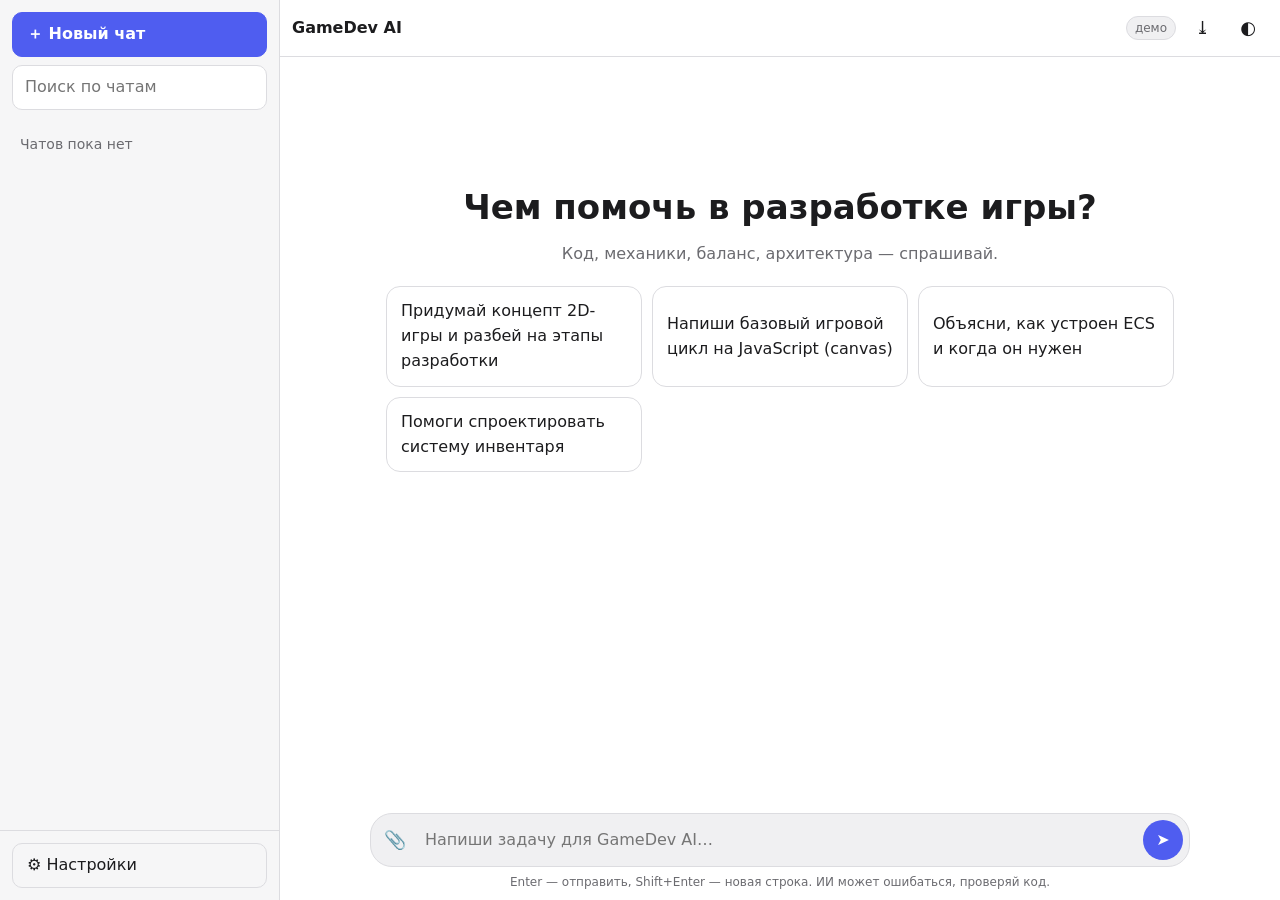
==== frontend/index.html @ 8c35930e "Add files via upload" ====
<!doctype html>
<html lang="ru">
<head>
  <meta charset="utf-8">
  <meta name="viewport" content="width=device-width, initial-scale=1, viewport-fit=cover">
  <meta name="theme-color" content="#212121">
  <title>GameDev AI</title>
  <link rel="stylesheet" href="style.css">
</head>
<body>
  <div class="app" id="app">
    <div class="backdrop" id="backdrop"></div>

    <aside class="sidebar" id="sidebar" aria-label="Чаты">
      <div class="side-top">
        <button class="btn primary wide" id="newChat" type="button">＋ Новый чат</button>
        <input class="search" id="search" type="search" placeholder="Поиск по чатам" aria-label="Поиск по чатам">
      </div>
      <nav class="chat-list" id="chatList"></nav>
      <div class="side-bottom">
        <button class="btn ghost wide" id="openSettings" type="button">⚙ Настройки</button>
      </div>
    </aside>

    <main class="main">
      <header class="topbar">
        <button class="icon-btn" id="menuBtn" type="button" aria-label="Меню">☰</button>
        <div class="title" id="chatTitle">GameDev AI</div>
        <span class="badge" id="modeBadge">демо</span>
        <button class="icon-btn" id="exportBtn" type="button" aria-label="Экспорт чата" title="Экспорт чата">⤓</button>
        <button class="icon-btn" id="themeBtn" type="button" aria-label="Сменить тему" title="Тема">◐</button>
      </header>

      <section class="messages" id="messages" aria-live="polite"></section>

      <button class="to-bottom hidden" id="toBottom" type="button" aria-label="Вниз">↓</button>

      <footer class="composer-wrap">
        <div class="chips" id="chips"></div>
        <form class="composer" id="composer" autocomplete="off">
          <label class="icon-btn" for="fileInput" title="Прикрепить файл" aria-label="Прикрепить файл">📎</label>
          <input type="file" id="fileInput" multiple hidden>
          <textarea id="input" rows="1" placeholder="Напиши задачу для GameDev AI…" aria-label="Сообщение"></textarea>
          <button class="send" id="sendBtn" type="submit" aria-label="Отправить">➤</button>
        </form>
        <div class="hint">Enter — отправить, Shift+Enter — новая строка. ИИ может ошибаться, проверяй код.</div>
      </footer>
    </main>
  </div>

  <dialog id="settings">
    <form method="dialog" class="settings-body" id="settingsForm">
      <h2>Настройки</h2>

      <label>Адрес бэкенда
        <input id="sBackend" type="url" placeholder="http://localhost:8000 (пусто = демо-режим)">
      </label>
      <label>Модель
        <input id="sModel" type="text" placeholder="default">
      </label>
      <label>Температура: <b id="sTempVal">0.7</b>
        <input id="sTemp" type="range" min="0" max="2" step="0.1">
      </label>
      <label>Системная инструкция (необязательно)
        <textarea id="sSystem" rows="4" placeholder="Переопределяет инструкцию с сервера"></textarea>
      </label>
      <label>Тема
        <select id="sTheme">
          <option value="auto">Как в системе</option>
          <option value="dark">Тёмная</option>
          <option value="light">Светлая</option>
        </select>
      </label>

      <div class="row">
        <button class="btn" type="button" id="testBackend">Проверить связь</button>
        <span id="testResult" class="muted"></span>
      </div>
      <div class="row">
        <button class="btn danger" type="button" id="clearAll">Удалить все чаты</button>
      </div>

      <div class="row end">
        <button class="btn" value="cancel">Отмена</button>
        <button class="btn primary" value="ok" id="saveSettings">Сохранить</button>
      </div>
    </form>
  </dialog>

  <script src="script.js"></script>
</body>
</html>
---- frontend/style.css ----
:root {
  --bg: #212121;
  --bg-side: #171717;
  --bg-elev: #2f2f2f;
  --bg-hover: #2a2a2a;
  --text: #ececec;
  --muted: #9a9a9a;
  --border: #3a3a3a;
  --accent: #7c8cff;
  --accent-text: #0b0d1a;
  --danger: #ff6b6b;
  --code-bg: #0f0f10;
  --radius: 14px;
  --side-w: 280px;
  color-scheme: dark;
}
:root[data-theme="light"] {
  --bg: #ffffff;
  --bg-side: #f6f6f7;
  --bg-elev: #f0f0f2;
  --bg-hover: #ebebee;
  --text: #1c1c1e;
  --muted: #6b6b70;
  --border: #dcdce0;
  --accent: #4f5df0;
  --accent-text: #ffffff;
  --danger: #d93a3a;
  --code-bg: #f4f4f6;
  color-scheme: light;
}
@media (prefers-color-scheme: light) {
  :root:not([data-theme="dark"]):not([data-theme="light"]) {
    --bg: #ffffff;
    --bg-side: #f6f6f7;
    --bg-elev: #f0f0f2;
    --bg-hover: #ebebee;
    --text: #1c1c1e;
    --muted: #6b6b70;
    --border: #dcdce0;
    --accent: #4f5df0;
    --accent-text: #ffffff;
    --danger: #d93a3a;
    --code-bg: #f4f4f6;
    color-scheme: light;
  }
}

* { box-sizing: border-box; }
html, body { height: 100%; margin: 0; }
body {
  background: var(--bg);
  color: var(--text);
  font: 16px/1.55 system-ui, -apple-system, "Segoe UI", Roboto, sans-serif;
  -webkit-text-size-adjust: 100%;
}
button, input, textarea, select { font: inherit; color: inherit; }
button { cursor: pointer; }
.hidden { display: none !important; }
.muted { color: var(--muted); font-size: 14px; }

.app { display: flex; height: 100dvh; overflow: hidden; }

/* Sidebar */
.sidebar {
  width: var(--side-w);
  background: var(--bg-side);
  border-right: 1px solid var(--border);
  display: flex; flex-direction: column;
  padding: env(safe-area-inset-top) 0 env(safe-area-inset-bottom);
  flex-shrink: 0;
  transition: transform .2s ease;
  z-index: 30;
}
.side-top { padding: 12px; display: grid; gap: 8px; }
.search {
  width: 100%; padding: 9px 12px; border-radius: 10px;
  border: 1px solid var(--border); background: var(--bg); outline: none;
}
.search:focus { border-color: var(--accent); }
.chat-list { flex: 1; overflow-y: auto; padding: 0 8px; }
.chat-item {
  display: flex; align-items: center; gap: 4px;
  padding: 9px 10px; border-radius: 10px; cursor: pointer;
  color: var(--text);
}
.chat-item:hover { background: var(--bg-hover); }
.chat-item.active { background: var(--bg-elev); }
.chat-item .name { flex: 1; overflow: hidden; text-overflow: ellipsis; white-space: nowrap; font-size: 14.5px; }
.chat-item .act {
  border: 0; background: transparent; color: var(--muted);
  width: 28px; height: 28px; border-radius: 8px; opacity: 0;
}
.chat-item:hover .act, .chat-item.active .act { opacity: 1; }
.chat-item .act:hover { background: var(--border); color: var(--text); }
.side-bottom { padding: 12px; border-top: 1px solid var(--border); }
.empty-list { color: var(--muted); font-size: 14px; padding: 12px; }

.backdrop { display: none; }

/* Main */
.main { flex: 1; min-width: 0; display: flex; flex-direction: column; position: relative; }
.topbar {
  display: flex; align-items: center; gap: 6px;
  padding: calc(8px + env(safe-area-inset-top)) 12px 8px;
  border-bottom: 1px solid var(--border);
}
.topbar .title { flex: 1; min-width: 0; font-weight: 600; overflow: hidden; text-overflow: ellipsis; white-space: nowrap; }
#menuBtn { display: none; }
.badge {
  font-size: 12px; padding: 2px 8px; border-radius: 999px;
  background: var(--bg-elev); color: var(--muted); border: 1px solid var(--border);
}
.badge.online { color: #4cc38a; border-color: #4cc38a55; }

.icon-btn {
  display: inline-grid; place-items: center;
  width: 40px; height: 40px; border-radius: 10px;
  border: 0; background: transparent; color: var(--text); font-size: 18px;
}
.icon-btn:hover { background: var(--bg-hover); }

.btn {
  padding: 9px 14px; border-radius: 10px; border: 1px solid var(--border);
  background: var(--bg-elev); color: var(--text);
}
.btn:hover { filter: brightness(1.1); }
.btn.primary { background: var(--accent); border-color: var(--accent); color: var(--accent-text); font-weight: 600; }
.btn.ghost { background: transparent; }
.btn.danger { color: var(--danger); border-color: var(--danger); background: transparent; }
.btn.wide { width: 100%; text-align: left; }

/* Messages */
.messages { flex: 1; overflow-y: auto; scroll-behavior: smooth; padding: 16px 0 8px; }
.msg { max-width: 820px; margin: 0 auto; padding: 10px 16px; display: flex; gap: 12px; }
.msg .avatar {
  width: 30px; height: 30px; border-radius: 50%; flex-shrink: 0;
  display: grid; place-items: center; font-size: 13px; font-weight: 700;
  background: var(--accent); color: var(--accent-text);
}
.msg.user .avatar { background: var(--bg-elev); color: var(--text); border: 1px solid var(--border); }
.msg .body { flex: 1; min-width: 0; overflow-wrap: anywhere; }
.msg.user .body { background: var(--bg-elev); padding: 10px 14px; border-radius: var(--radius); }
.msg .body p { margin: 0 0 .7em; }
.msg .body p:last-child { margin-bottom: 0; }
.msg .body h1, .msg .body h2, .msg .body h3 { margin: 1em 0 .4em; line-height: 1.25; }
.msg .body h1 { font-size: 1.35em; } .msg .body h2 { font-size: 1.2em; } .msg .body h3 { font-size: 1.05em; }
.msg .body ul, .msg .body ol { margin: .3em 0 .8em; padding-left: 1.4em; }
.msg .body a { color: var(--accent); }
.msg .body code {
  background: var(--bg-elev); padding: .1em .4em; border-radius: 6px;
  font: 0.9em ui-monospace, SFMono-Regular, Menlo, Consolas, monospace;
}
.code { margin: .6em 0; border: 1px solid var(--border); border-radius: 12px; overflow: hidden; background: var(--code-bg); }
.code-head { display: flex; justify-content: space-between; align-items: center; padding: 6px 12px; background: var(--bg-elev); font-size: 12.5px; color: var(--muted); }
.code-head .copy { border: 0; background: transparent; color: var(--muted); padding: 2px 6px; border-radius: 6px; }
.code-head .copy:hover { color: var(--text); background: var(--bg-hover); }
.code pre { margin: 0; padding: 12px; overflow-x: auto; }
.code pre code { background: none; padding: 0; font-size: 13.5px; line-height: 1.5; white-space: pre; }
.msg-tools { display: flex; gap: 4px; margin-top: 6px; }
.msg-tools button {
  border: 0; background: transparent; color: var(--muted);
  padding: 3px 8px; border-radius: 8px; font-size: 13px;
}
.msg-tools button:hover { background: var(--bg-hover); color: var(--text); }
.typing::after { content: "▍"; animation: blink 1s steps(1) infinite; margin-left: 2px; }
@keyframes blink { 50% { opacity: 0; } }
.error-text { color: var(--danger); }

.welcome { max-width: 820px; margin: 12vh auto 0; padding: 0 16px; text-align: center; }
.welcome h1 { font-size: clamp(24px, 5vw, 34px); margin: 0 0 8px; }
.welcome p { color: var(--muted); margin: 0 0 20px; }
.suggest { display: grid; grid-template-columns: repeat(auto-fit, minmax(220px, 1fr)); gap: 10px; text-align: left; }
.suggest button {
  padding: 12px 14px; border-radius: var(--radius); border: 1px solid var(--border);
  background: var(--bg); text-align: left;
}
.suggest button:hover { background: var(--bg-hover); }

.to-bottom {
  position: absolute; right: 20px; bottom: 130px; width: 38px; height: 38px; border-radius: 50%;
  border: 1px solid var(--border); background: var(--bg-elev); z-index: 5;
}

/* Composer */
.composer-wrap { padding: 8px 12px calc(8px + env(safe-area-inset-bottom)); }
.chips, .composer, .hint { max-width: 820px; margin-left: auto; margin-right: auto; }
.chips { display: flex; flex-wrap: wrap; gap: 6px; margin-bottom: 6px; }
.chip {
  display: inline-flex; align-items: center; gap: 6px;
  padding: 3px 4px 3px 10px; border-radius: 999px; font-size: 13px;
  background: var(--bg-elev); border: 1px solid var(--border);
}
.chip button { border: 0; background: transparent; color: var(--muted); border-radius: 50%; width: 22px; height: 22px; }
.composer {
  display: flex; align-items: flex-end; gap: 4px;
  background: var(--bg-elev); border: 1px solid var(--border);
  border-radius: 22px; padding: 6px 6px 6px 4px;
}
.composer:focus-within { border-color: var(--accent); }
.composer textarea {
  flex: 1; border: 0; outline: none; background: transparent; resize: none;
  max-height: 200px; padding: 9px 6px; line-height: 1.4;
}
.send {
  width: 40px; height: 40px; border-radius: 50%; border: 0;
  background: var(--accent); color: var(--accent-text); font-size: 16px; flex-shrink: 0;
}
.send:disabled { opacity: .4; cursor: default; }
.send.stop { background: var(--danger); }
.hint { text-align: center; font-size: 12px; color: var(--muted); margin-top: 6px; }

/* Settings */
dialog {
  border: 1px solid var(--border); border-radius: 18px; padding: 0;
  background: var(--bg); color: var(--text);
  width: min(520px, calc(100vw - 24px)); max-height: calc(100dvh - 24px);
}
dialog::backdrop { background: rgba(0, 0, 0, .55); }
.settings-body { padding: 20px; display: grid; gap: 14px; }
.settings-body h2 { margin: 0; font-size: 20px; }
.settings-body label { display: grid; gap: 6px; font-size: 14px; color: var(--muted); }
.settings-body input, .settings-body textarea, .settings-body select {
  padding: 9px 12px; border-radius: 10px; border: 1px solid var(--border);
  background: var(--bg-elev); color: var(--text); outline: none; width: 100%;
}
.settings-body input[type="range"] { padding: 0; }
.settings-body input:focus, .settings-body textarea:focus, .settings-body select:focus { border-color: var(--accent); }
.row { display: flex; align-items: center; gap: 10px; flex-wrap: wrap; }
.row.end { justify-content: flex-end; }

/* Mobile */
@media (max-width: 800px) {
  .sidebar { position: fixed; inset: 0 auto 0 0; transform: translateX(-100%); width: min(86vw, 320px); }
  .app.menu-open .sidebar { transform: none; }
  .app.menu-open .backdrop { display: block; position: fixed; inset: 0; background: rgba(0,0,0,.5); z-index: 20; }
  #menuBtn { display: inline-grid; }
  .msg { padding: 8px 12px; gap: 8px; }
  .msg .avatar { width: 26px; height: 26px; font-size: 12px; }
  .chat-item .act { opacity: 1; }
  .hint { display: none; }
  .composer textarea { font-size: 16px; }
}
@media (prefers-reduced-motion: reduce) {
  .messages { scroll-behavior: auto; }
  .sidebar { transition: none; }
}
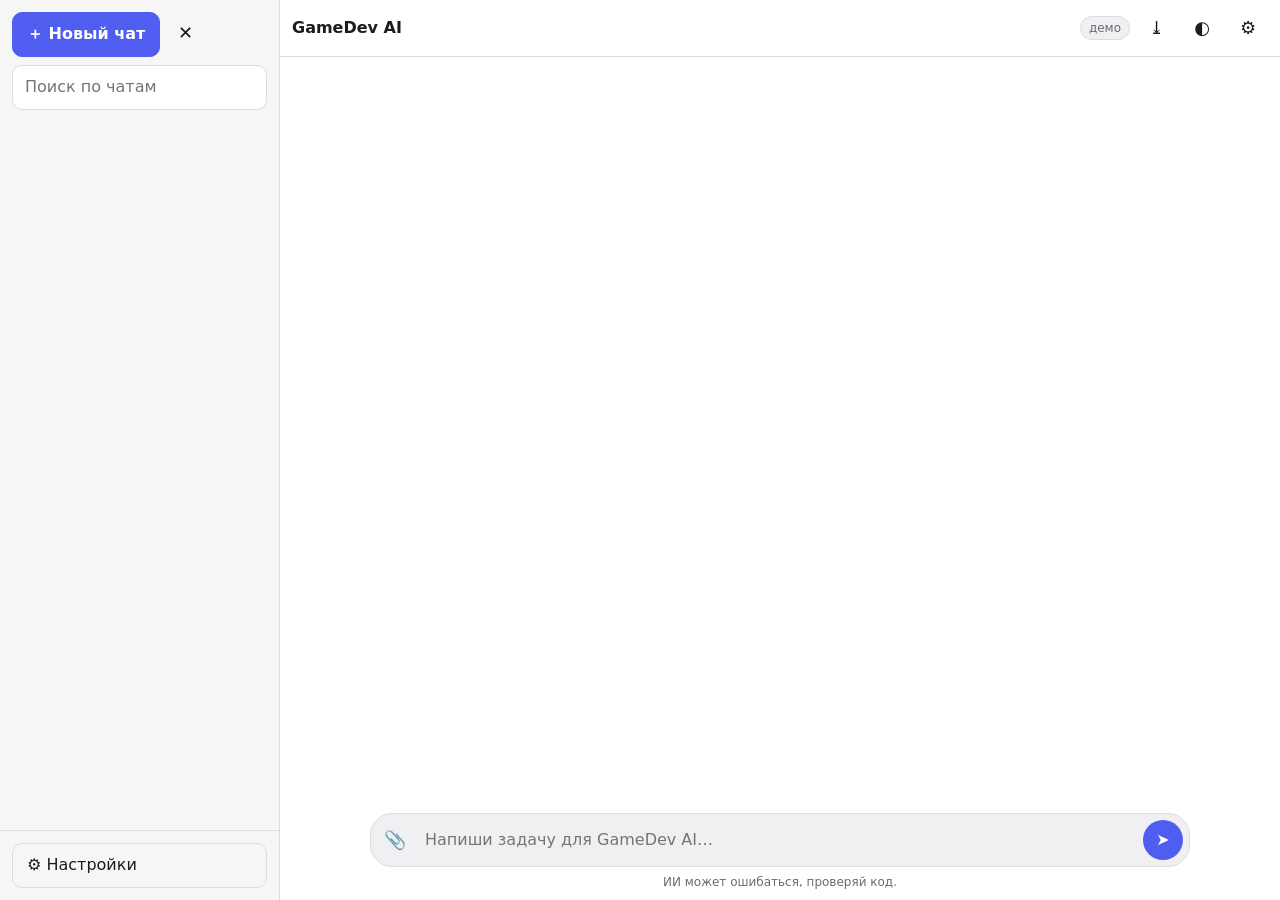
==== commit a50e3ceb: "Update index.html" ====
--- a/frontend/index.html
+++ b/frontend/index.html
@@ -13,7 +13,10 @@
 
     <aside class="sidebar" id="sidebar" aria-label="Чаты">
       <div class="side-top">
-        <button class="btn primary wide" id="newChat" type="button">＋ Новый чат</button>
+        <div class="side-head">
+          <button class="btn primary" id="newChat" type="button">＋ Новый чат</button>
+          <button class="icon-btn" id="closeSide" type="button" aria-label="Скрыть панель" title="Скрыть панель">✕</button>
+        </div>
         <input class="search" id="search" type="search" placeholder="Поиск по чатам" aria-label="Поиск по чатам">
       </div>
       <nav class="chat-list" id="chatList"></nav>
@@ -24,11 +27,12 @@
 
     <main class="main">
       <header class="topbar">
-        <button class="icon-btn" id="menuBtn" type="button" aria-label="Меню">☰</button>
+        <button class="icon-btn" id="menuBtn" type="button" aria-label="Панель чатов" title="Панель чатов">☰</button>
         <div class="title" id="chatTitle">GameDev AI</div>
         <span class="badge" id="modeBadge">демо</span>
         <button class="icon-btn" id="exportBtn" type="button" aria-label="Экспорт чата" title="Экспорт чата">⤓</button>
         <button class="icon-btn" id="themeBtn" type="button" aria-label="Сменить тему" title="Тема">◐</button>
+        <button class="icon-btn" id="topSettings" type="button" aria-label="Настройки" title="Настройки">⚙</button>
       </header>
 
       <section class="messages" id="messages" aria-live="polite"></section>
@@ -43,49 +47,64 @@
           <textarea id="input" rows="1" placeholder="Напиши задачу для GameDev AI…" aria-label="Сообщение"></textarea>
           <button class="send" id="sendBtn" type="submit" aria-label="Отправить">➤</button>
         </form>
-        <div class="hint">Enter — отправить, Shift+Enter — новая строка. ИИ может ошибаться, проверяй код.</div>
+        <div class="hint">ИИ может ошибаться, проверяй код.</div>
       </footer>
     </main>
   </div>
 
-  <dialog id="settings">
-    <form method="dialog" class="settings-body" id="settingsForm">
-      <h2>Настройки</h2>
+  <div class="modal hidden" id="settings" role="dialog" aria-modal="true" aria-labelledby="settingsTitle">
+    <div class="modal-card">
+      <div class="settings-body">
+        <h2 id="settingsTitle">Настройки</h2>
 
-      <label>Адрес бэкенда
-        <input id="sBackend" type="url" placeholder="http://localhost:8000 (пусто = демо-режим)">
-      </label>
-      <label>Модель
-        <input id="sModel" type="text" placeholder="default">
-      </label>
-      <label>Температура: <b id="sTempVal">0.7</b>
-        <input id="sTemp" type="range" min="0" max="2" step="0.1">
-      </label>
-      <label>Системная инструкция (необязательно)
-        <textarea id="sSystem" rows="4" placeholder="Переопределяет инструкцию с сервера"></textarea>
-      </label>
-      <label>Тема
-        <select id="sTheme">
-          <option value="auto">Как в системе</option>
-          <option value="dark">Тёмная</option>
-          <option value="light">Светлая</option>
-        </select>
-      </label>
+        <label>Адрес бэкенда
+          <input id="sBackend" type="url" placeholder="https://… (пусто = демо-режим)">
+        </label>
+        <label>Модель
+          <input id="sModel" type="text" placeholder="default">
+        </label>
+        <label>Температура: <b id="sTempVal">0.7</b>
+          <input id="sTemp" type="range" min="0" max="2" step="0.1">
+        </label>
+        <label>Системная инструкция (необязательно)
+          <textarea id="sSystem" rows="4" placeholder="Переопределяет инструкцию с сервера"></textarea>
+        </label>
+        <label>Тема
+          <select id="sTheme">
+            <option value="auto">Как в системе</option>
+            <option value="dark">Тёмная</option>
+            <option value="light">Светлая</option>
+          </select>
+        </label>
+        <label>Размер текста
+          <select id="sFont">
+            <option value="small">Мелкий</option>
+            <option value="normal">Обычный</option>
+            <option value="large">Крупный</option>
+          </select>
+        </label>
+        <label class="check">
+          <input id="sEnter" type="checkbox">
+          <span>Enter отправляет сообщение (Shift+Enter — новая строка)</span>
+        </label>
 
-      <div class="row">
-        <button class="btn" type="button" id="testBackend">Проверить связь</button>
-        <span id="testResult" class="muted"></span>
+        <div class="row">
+          <button class="btn" type="button" id="testBackend">Проверить связь</button>
+          <span id="testResult" class="muted"></span>
+        </div>
+        <div class="row">
+          <button class="btn danger" type="button" id="clearAll">Удалить все чаты</button>
+        </div>
+
+        <div class="row end">
+          <button class="btn" type="button" id="cancelSettings">Отмена</button>
+          <button class="btn primary" type="button" id="saveSettings">Сохранить</button>
+        </div>
       </div>
-      <div class="row">
-        <button class="btn danger" type="button" id="clearAll">Удалить все чаты</button>
-      </div>
+    </div>
+  </div>
 
-      <div class="row end">
-        <button class="btn" value="cancel">Отмена</button>
-        <button class="btn primary" value="ok" id="saveSettings">Сохранить</button>
-      </div>
-    </form>
-  </dialog>
+  <div class="toast hidden" id="toast" role="status"></div>
 
   <script src="script.js"></script>
 </body>
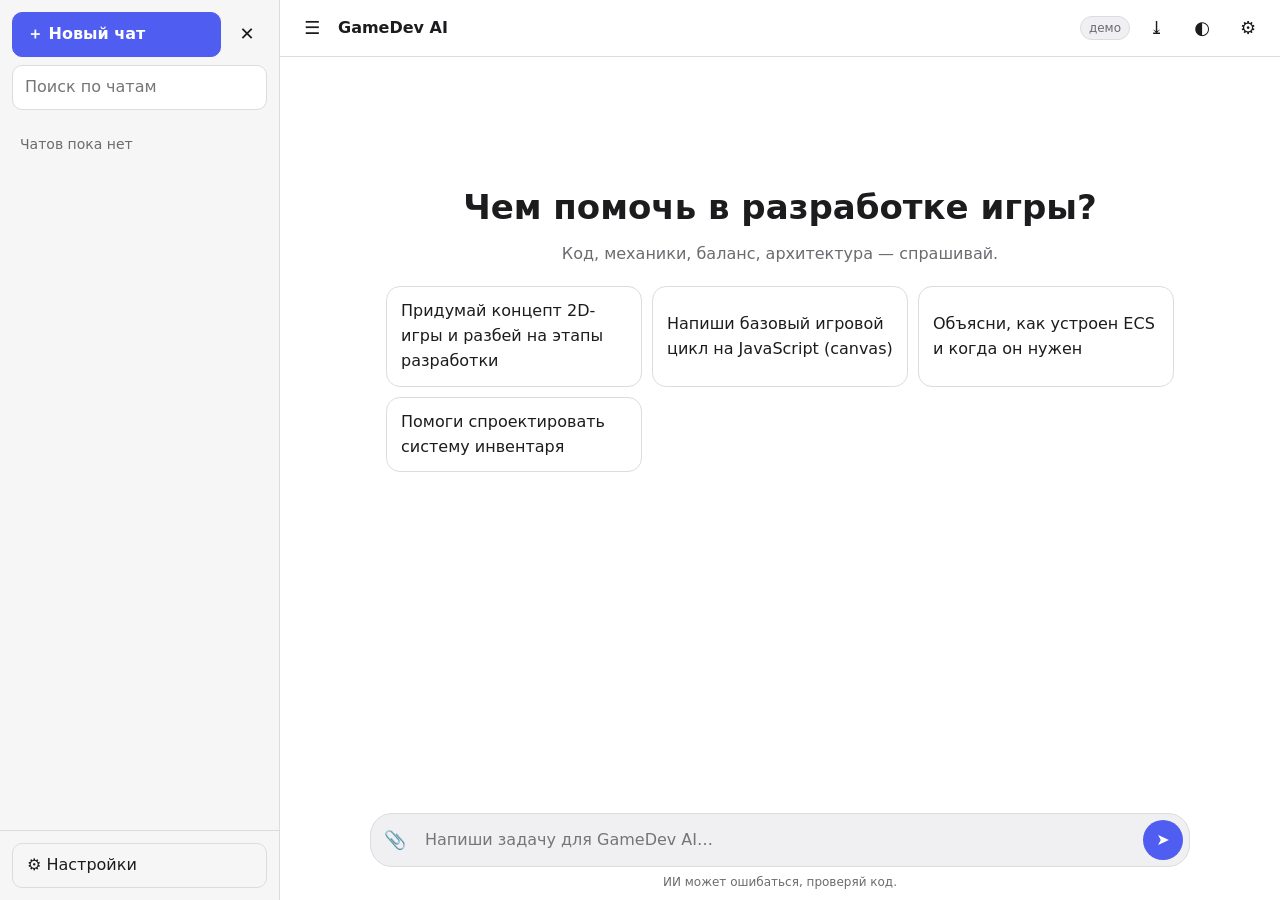
==== commit 79d4827a: "Update index.html" ====
--- a/frontend/index.html
+++ b/frontend/index.html
@@ -57,13 +57,28 @@
       <div class="settings-body">
         <h2 id="settingsTitle">Настройки</h2>
 
-        <label>Адрес бэкенда
-          <input id="sBackend" type="url" placeholder="https://… (пусто = демо-режим)">
+        <label>Откуда брать ответы ИИ
+          <select id="sProvider">
+            <option value="demo">Демо (без ИИ)</option>
+            <option value="anthropic">Anthropic (Claude) — нужен API-ключ</option>
+            <option value="openai">OpenAI-совместимый (OpenAI, OpenRouter, Groq…)</option>
+            <option value="backend">Свой сервер (backend)</option>
+          </select>
         </label>
-        <label>Модель
-          <input id="sModel" type="text" placeholder="default">
+        <label data-for="anthropic openai">API-ключ
+          <input id="sKey" type="password" autocomplete="off" autocapitalize="off" spellcheck="false" placeholder="вставь ключ">
+          <span class="muted">Ключ хранится только в этом браузере и уходит только выбранному сервису.</span>
         </label>
-        <label>Температура: <b id="sTempVal">0.7</b>
+        <label data-for="openai">Адрес API
+          <input id="sBase" type="url" autocapitalize="off" placeholder="https://api.openai.com/v1">
+        </label>
+        <label data-for="backend">Адрес своего сервера
+          <input id="sBackend" type="url" autocapitalize="off" placeholder="https://…">
+        </label>
+        <label data-for="anthropic openai backend">Модель
+          <input id="sModel" type="text" autocapitalize="off" spellcheck="false" placeholder="по умолчанию">
+        </label>
+        <label>Температура: <b id="sTempVal">0.7</b> <span class="muted">(0.7 — по умолчанию у сервиса)</span>
           <input id="sTemp" type="range" min="0" max="2" step="0.1">
         </label>
         <label>Системная инструкция (необязательно)
@@ -106,6 +121,7 @@
 
   <div class="toast hidden" id="toast" role="status"></div>
 
+  <script src="providers.js"></script>
   <script src="script.js"></script>
 </body>
 </html>
--- a/frontend/style.css
+++ b/frontend/style.css
@@ -50,7 +50,7 @@
 body {
   background: var(--bg);
   color: var(--text);
-  font: 16px/1.55 system-ui, -apple-system, "Segoe UI", Roboto, sans-serif;
+  font: var(--fs, 16px)/1.55 system-ui, -apple-system, "Segoe UI", Roboto, sans-serif;
   -webkit-text-size-adjust: 100%;
 }
 button, input, textarea, select { font: inherit; color: inherit; }
@@ -68,8 +68,13 @@
   display: flex; flex-direction: column;
   padding: env(safe-area-inset-top) 0 env(safe-area-inset-bottom);
   flex-shrink: 0;
-  transition: transform .2s ease;
+  transition: transform .2s ease, margin-left .2s ease;
   z-index: 30;
+}
+.side-head { display: flex; gap: 6px; align-items: center; }
+.side-head .btn { flex: 1; text-align: left; }
+@media (min-width: 801px) {
+  .app.side-collapsed .sidebar { margin-left: calc(-1 * var(--side-w)); }
 }
 .side-top { padding: 12px; display: grid; gap: 8px; }
 .search {
@@ -105,7 +110,6 @@
   border-bottom: 1px solid var(--border);
 }
 .topbar .title { flex: 1; min-width: 0; font-weight: 600; overflow: hidden; text-overflow: ellipsis; white-space: nowrap; }
-#menuBtn { display: none; }
 .badge {
   font-size: 12px; padding: 2px 8px; border-radius: 999px;
   background: var(--bg-elev); color: var(--muted); border: 1px solid var(--border);
@@ -210,13 +214,24 @@
 .hint { text-align: center; font-size: 12px; color: var(--muted); margin-top: 6px; }
 
 /* Settings */
-dialog {
-  border: 1px solid var(--border); border-radius: 18px; padding: 0;
+.modal {
+  position: fixed; inset: 0; z-index: 100; display: grid; place-items: center;
+  padding: 12px; background: rgba(0, 0, 0, .55);
+}
+.modal-card {
+  width: min(520px, 100%); max-height: calc(100dvh - 24px); overflow-y: auto;
   background: var(--bg); color: var(--text);
-  width: min(520px, calc(100vw - 24px)); max-height: calc(100dvh - 24px);
-}
-dialog::backdrop { background: rgba(0, 0, 0, .55); }
+  border: 1px solid var(--border); border-radius: 18px;
+}
 .settings-body { padding: 20px; display: grid; gap: 14px; }
+.settings-body label.check { display: flex; align-items: center; gap: 10px; }
+.settings-body input[type="checkbox"] { width: auto; }
+.toast {
+  position: fixed; left: 50%; bottom: calc(24px + env(safe-area-inset-bottom));
+  transform: translateX(-50%); z-index: 200; max-width: calc(100vw - 32px);
+  background: var(--text); color: var(--bg); padding: 10px 16px;
+  border-radius: 999px; font-size: 14px; box-shadow: 0 6px 24px rgba(0, 0, 0, .35);
+}
 .settings-body h2 { margin: 0; font-size: 20px; }
 .settings-body label { display: grid; gap: 6px; font-size: 14px; color: var(--muted); }
 .settings-body input, .settings-body textarea, .settings-body select {
@@ -233,7 +248,6 @@
   .sidebar { position: fixed; inset: 0 auto 0 0; transform: translateX(-100%); width: min(86vw, 320px); }
   .app.menu-open .sidebar { transform: none; }
   .app.menu-open .backdrop { display: block; position: fixed; inset: 0; background: rgba(0,0,0,.5); z-index: 20; }
-  #menuBtn { display: inline-grid; }
   .msg { padding: 8px 12px; gap: 8px; }
   .msg .avatar { width: 26px; height: 26px; font-size: 12px; }
   .chat-item .act { opacity: 1; }
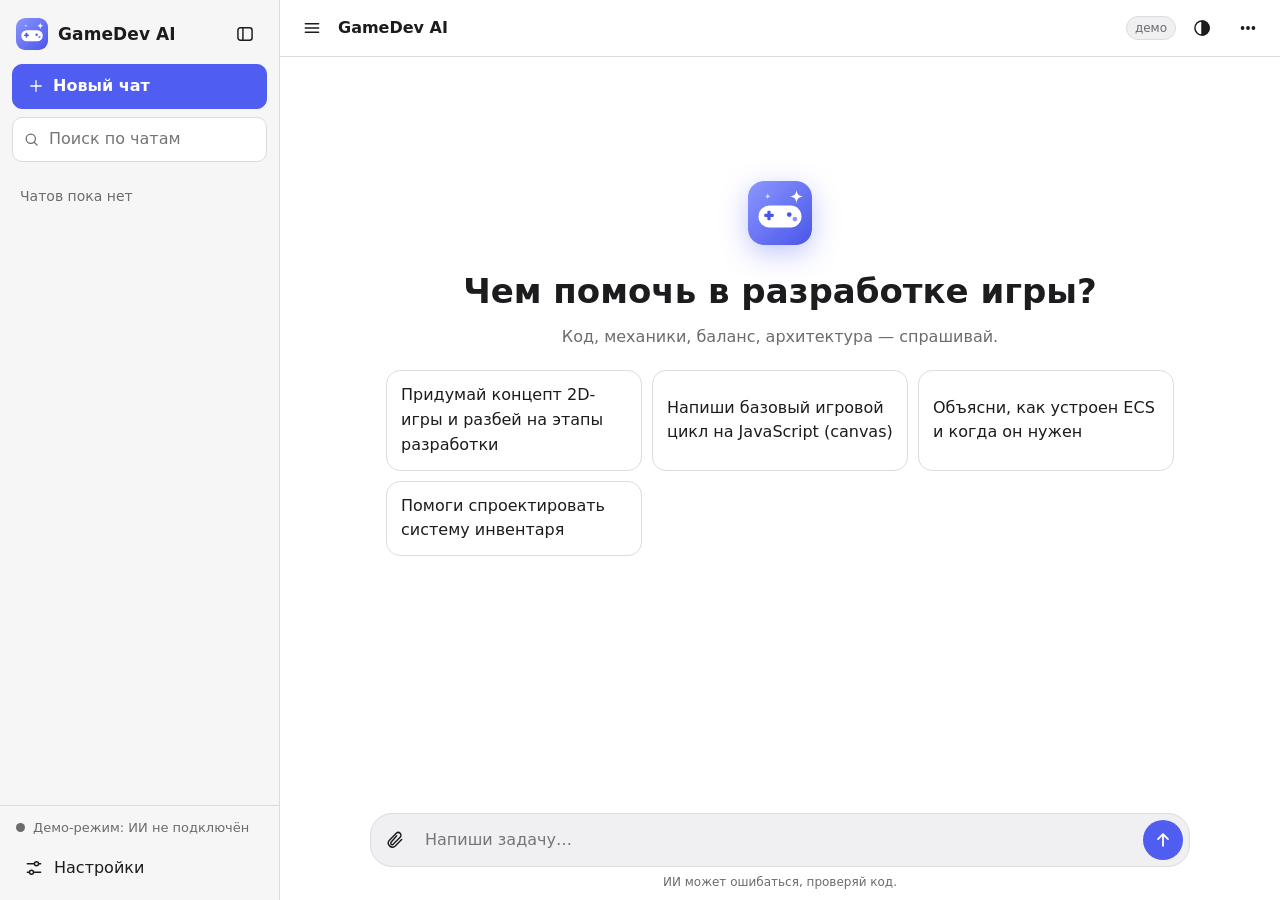
==== commit a8904ae6: "Интерфейс: логотип и иконки, меню чатов, группы по датам, статус сервера, настройки по вкладкам, ико" ====
--- a/frontend/index.html
+++ b/frontend/index.html
@@ -4,124 +4,196 @@
   <meta charset="utf-8">
   <meta name="viewport" content="width=device-width, initial-scale=1, viewport-fit=cover">
   <meta name="theme-color" content="#212121">
+  <meta name="apple-mobile-web-app-capable" content="yes">
+  <meta name="mobile-web-app-capable" content="yes">
+  <meta name="apple-mobile-web-app-title" content="GameDev AI">
+  <meta name="apple-mobile-web-app-status-bar-style" content="black">
   <title>GameDev AI</title>
-  <link rel="stylesheet" href="style.css">
+  <link rel="icon" type="image/svg+xml" href="icons/favicon.svg">
+  <link rel="icon" type="image/png" sizes="32x32" href="icons/favicon-32.png">
+  <link rel="apple-touch-icon" href="icons/apple-touch-icon.png">
+  <link rel="manifest" href="manifest.webmanifest">
+  <link rel="stylesheet" href="style.css?v=4">
 </head>
 <body>
+  <!-- Набор иконок: единый стиль (линия 1.75, скруглённые концы). Использование: <svg class="i"><use href="#i-имя"/></svg> -->
+  <svg width="0" height="0" style="position:absolute" aria-hidden="true" focusable="false">
+    <defs>
+      <symbol id="i-menu" viewBox="0 0 24 24"><path d="M4 7h16M4 12h16M4 17h16"/></symbol>
+      <symbol id="i-panel" viewBox="0 0 24 24"><rect x="3.5" y="4.5" width="17" height="15" rx="3"/><path d="M9.5 4.5v15"/></symbol>
+      <symbol id="i-plus" viewBox="0 0 24 24"><path d="M12 5v14M5 12h14"/></symbol>
+      <symbol id="i-x" viewBox="0 0 24 24"><path d="M6 6l12 12M18 6L6 18"/></symbol>
+      <symbol id="i-sliders" viewBox="0 0 24 24"><path d="M4 7h8M18 7h2M4 17h2M12 17h8"/><circle cx="15" cy="7" r="2.4"/><circle cx="9" cy="17" r="2.4"/></symbol>
+      <symbol id="i-trash" viewBox="0 0 24 24"><path d="M4 7h16M10 11v6M14 11v6M9 7V4.5h6V7M6 7l.9 12a2 2 0 0 0 2 1.8h6.2a2 2 0 0 0 2-1.8L18 7"/></symbol>
+      <symbol id="i-pencil" viewBox="0 0 24 24"><path d="M4 20l1-4L16.5 4.5a2.1 2.1 0 0 1 3 3L8 19l-4 1zM14.5 6.5l3 3"/></symbol>
+      <symbol id="i-download" viewBox="0 0 24 24"><path d="M12 4v11M7.5 11L12 15.5 16.5 11M5 20h14"/></symbol>
+      <symbol id="i-sun" viewBox="0 0 24 24"><circle cx="12" cy="12" r="4"/><path d="M12 2.5v2M12 19.5v2M2.5 12h2M19.5 12h2M5.3 5.3l1.4 1.4M17.3 17.3l1.4 1.4M5.3 18.7l1.4-1.4M17.3 6.7l1.4-1.4"/></symbol>
+      <symbol id="i-moon" viewBox="0 0 24 24"><path d="M20 14.2A8 8 0 0 1 9.8 4 8 8 0 1 0 20 14.2z"/></symbol>
+      <symbol id="i-auto" viewBox="0 0 24 24"><circle cx="12" cy="12" r="8.5"/><path d="M12 3.5v17a8.5 8.5 0 0 0 0-17z" fill="currentColor"/></symbol>
+      <symbol id="i-clip" viewBox="0 0 24 24"><path d="M20 11.5l-8 8a5 5 0 0 1-7-7l8.5-8.5a3.3 3.3 0 0 1 4.7 4.7l-8.5 8.5a1.7 1.7 0 0 1-2.4-2.4L14 7"/></symbol>
+      <symbol id="i-up" viewBox="0 0 24 24"><path d="M12 19V5M6 11l6-6 6 6"/></symbol>
+      <symbol id="i-down" viewBox="0 0 24 24"><path d="M12 5v14M6 13l6 6 6-6"/></symbol>
+      <symbol id="i-stop" viewBox="0 0 24 24"><rect x="7" y="7" width="10" height="10" rx="2.5" fill="currentColor"/></symbol>
+      <symbol id="i-chev" viewBox="0 0 24 24"><path d="M6 9l6 6 6-6"/></symbol>
+      <symbol id="i-copy" viewBox="0 0 24 24"><rect x="9" y="9" width="11" height="11" rx="2.5"/><path d="M5 15V7a2.5 2.5 0 0 1 2.5-2.5H15"/></symbol>
+      <symbol id="i-refresh" viewBox="0 0 24 24"><path d="M20 11a8 8 0 0 0-14.6-3.2L4 9.5M4 4.5v5h5M4 13a8 8 0 0 0 14.6 3.2L20 14.5M20 19.5v-5h-5"/></symbol>
+      <symbol id="i-search" viewBox="0 0 24 24"><circle cx="11" cy="11" r="6.5"/><path d="M20 20l-4.2-4.2"/></symbol>
+      <symbol id="i-dots" viewBox="0 0 24 24"><circle cx="5.5" cy="12" r="1.4" fill="currentColor"/><circle cx="12" cy="12" r="1.4" fill="currentColor"/><circle cx="18.5" cy="12" r="1.4" fill="currentColor"/></symbol>
+      <symbol id="i-check" viewBox="0 0 24 24"><path d="M5 12.5l4.5 4.5L19 7.5"/></symbol>
+      <symbol id="i-server" viewBox="0 0 24 24"><rect x="3.5" y="4" width="17" height="7" rx="2.2"/><rect x="3.5" y="13" width="17" height="7" rx="2.2"/><path d="M7.5 7.5h.01M7.5 16.5h.01"/></symbol>
+      <symbol id="i-chat" viewBox="0 0 24 24"><path d="M5 5.5h14a1.5 1.5 0 0 1 1.5 1.5v8.5A1.5 1.5 0 0 1 19 17H11l-4.5 3.5V17H5a1.5 1.5 0 0 1-1.5-1.5V7A1.5 1.5 0 0 1 5 5.5z"/></symbol>
+      <symbol id="i-spark" viewBox="0 0 24 24"><path d="M12 3c.6 4.6 1.9 6 6.5 6.5C13.9 10 12.6 11.4 12 16c-.6-4.6-1.9-6-6.5-6.5C10.1 9 11.4 7.6 12 3z"/><path d="M18.5 15c.3 2 .9 2.6 2.8 2.9-1.9.3-2.5.9-2.8 2.9-.3-2-.9-2.6-2.8-2.9 1.9-.3 2.5-.9 2.8-2.9z"/></symbol>
+      <symbol id="i-alert" viewBox="0 0 24 24"><path d="M12 4.5L2.8 19.5h18.4L12 4.5zM12 10v4.5M12 17.2h.01"/></symbol>
+    </defs>
+  </svg>
+
   <div class="app" id="app">
     <div class="backdrop" id="backdrop"></div>
 
     <aside class="sidebar" id="sidebar" aria-label="Чаты">
       <div class="side-top">
-        <div class="side-head">
-          <button class="btn primary" id="newChat" type="button">＋ Новый чат</button>
-          <button class="icon-btn" id="closeSide" type="button" aria-label="Скрыть панель" title="Скрыть панель">✕</button>
+        <div class="brand">
+          <img class="brand-logo" src="icons/logo.svg" width="32" height="32" alt="">
+          <span class="brand-name">GameDev AI</span>
+          <button class="icon-btn" id="closeSide" type="button" aria-label="Скрыть панель" title="Скрыть панель"><svg class="i"><use href="#i-panel"/></svg></button>
         </div>
-        <input class="search" id="search" type="search" placeholder="Поиск по чатам" aria-label="Поиск по чатам">
+        <button class="btn primary new-chat" id="newChat" type="button"><svg class="i"><use href="#i-plus"/></svg><span>Новый чат</span></button>
+        <div class="search-wrap">
+          <svg class="i"><use href="#i-search"/></svg>
+          <input class="search" id="search" type="search" placeholder="Поиск по чатам" aria-label="Поиск по чатам">
+        </div>
       </div>
       <nav class="chat-list" id="chatList"></nav>
       <div class="side-bottom">
-        <button class="btn ghost wide" id="openSettings" type="button">⚙ Настройки</button>
+        <div class="conn" id="connStatus" title="Состояние сервера"><span class="dot" id="connDot"></span><span id="connText">Демо-режим</span></div>
+        <button class="menu-row" id="openSettings" type="button"><svg class="i"><use href="#i-sliders"/></svg><span>Настройки</span></button>
       </div>
     </aside>
 
     <main class="main">
       <header class="topbar">
-        <button class="icon-btn" id="menuBtn" type="button" aria-label="Панель чатов" title="Панель чатов">☰</button>
+        <button class="icon-btn" id="menuBtn" type="button" aria-label="Панель чатов" title="Панель чатов"><svg class="i"><use href="#i-menu"/></svg></button>
         <div class="title" id="chatTitle">GameDev AI</div>
         <span class="badge" id="modeBadge">демо</span>
-        <button class="icon-btn" id="exportBtn" type="button" aria-label="Экспорт чата" title="Экспорт чата">⤓</button>
-        <button class="icon-btn" id="themeBtn" type="button" aria-label="Сменить тему" title="Тема">◐</button>
-        <button class="icon-btn" id="topSettings" type="button" aria-label="Настройки" title="Настройки">⚙</button>
+        <button class="icon-btn" id="themeBtn" type="button" aria-label="Сменить тему" title="Тема"><svg class="i" id="themeIcon"><use href="#i-auto"/></svg></button>
+        <button class="icon-btn" id="moreBtn" type="button" aria-label="Меню чата" aria-haspopup="menu" title="Меню чата"><svg class="i"><use href="#i-dots"/></svg></button>
       </header>
 
       <section class="messages" id="messages" aria-live="polite"></section>
 
-      <button class="to-bottom hidden" id="toBottom" type="button" aria-label="Вниз">↓</button>
+      <button class="to-bottom hidden" id="toBottom" type="button" aria-label="Вниз"><svg class="i"><use href="#i-down"/></svg></button>
 
       <footer class="composer-wrap">
         <div class="chips" id="chips"></div>
         <form class="composer" id="composer" autocomplete="off">
-          <label class="icon-btn" for="fileInput" title="Прикрепить файл" aria-label="Прикрепить файл">📎</label>
+          <label class="icon-btn" for="fileInput" title="Прикрепить файл" aria-label="Прикрепить файл"><svg class="i"><use href="#i-clip"/></svg></label>
           <input type="file" id="fileInput" multiple hidden>
-          <textarea id="input" rows="1" placeholder="Напиши задачу для GameDev AI…" aria-label="Сообщение"></textarea>
-          <button class="send" id="sendBtn" type="submit" aria-label="Отправить">➤</button>
+          <textarea id="input" rows="1" placeholder="Напиши задачу…" aria-label="Сообщение"></textarea>
+          <button class="send" id="sendBtn" type="submit" aria-label="Отправить"><svg class="i"><use href="#i-up"/></svg></button>
         </form>
         <div class="hint">ИИ может ошибаться, проверяй код.</div>
       </footer>
     </main>
   </div>
 
+  <!-- Всплывающее меню (чат в списке или меню в шапке) -->
+  <div class="popmenu hidden" id="popMenu" role="menu"></div>
+
   <div class="modal hidden" id="settings" role="dialog" aria-modal="true" aria-labelledby="settingsTitle">
     <div class="modal-card">
+      <div class="modal-head">
+        <h2 id="settingsTitle">Настройки</h2>
+        <button class="icon-btn" id="closeSettings" type="button" aria-label="Закрыть"><svg class="i"><use href="#i-x"/></svg></button>
+      </div>
+      <div class="tabs" id="settingsTabs" role="tablist">
+        <button type="button" role="tab" data-tab="conn" class="on">Подключение</button>
+        <button type="button" role="tab" data-tab="chat">Ответы</button>
+        <button type="button" role="tab" data-tab="look">Вид</button>
+        <button type="button" role="tab" data-tab="data">Данные</button>
+      </div>
+
       <div class="settings-body">
-        <h2 id="settingsTitle">Настройки</h2>
+        <section data-tab="conn">
+          <label>Откуда брать ответы ИИ
+            <select id="sProvider">
+              <option value="demo">Демо (без ИИ)</option>
+              <option value="anthropic">Anthropic (Claude) — нужен API-ключ</option>
+              <option value="openai">OpenAI-совместимый (OpenAI, OpenRouter, Groq…)</option>
+              <option value="backend">Свой сервер (backend)</option>
+            </select>
+          </label>
+          <label data-for="anthropic openai">API-ключ
+            <input id="sKey" type="password" autocomplete="off" autocapitalize="off" spellcheck="false" placeholder="вставь ключ">
+            <span class="muted">Ключ хранится только в этом браузере и уходит только выбранному сервису.</span>
+          </label>
+          <label data-for="openai">Адрес API
+            <input id="sBase" type="url" autocapitalize="off" placeholder="https://api.openai.com/v1">
+          </label>
+          <label data-for="backend">Адрес своего сервера
+            <input id="sBackend" type="url" autocapitalize="off" placeholder="https://…onrender.com">
+          </label>
+          <label data-for="backend">Токен доступа (API_TOKEN)
+            <input id="sToken" type="password" autocapitalize="off" autocomplete="off" spellcheck="false" placeholder="из Render → Environment">
+            <span class="muted">Хранится только в этом браузере.</span>
+          </label>
+          <label data-for="anthropic openai backend">Модель
+            <input id="sModel" type="text" autocapitalize="off" spellcheck="false" placeholder="по умолчанию">
+          </label>
+          <div class="row">
+            <button class="btn" type="button" id="testBackend"><svg class="i"><use href="#i-server"/></svg><span>Проверить связь</span></button>
+          </div>
+          <div class="result muted" id="testResult"></div>
+        </section>
 
-        <label>Откуда брать ответы ИИ
-          <select id="sProvider">
-            <option value="demo">Демо (без ИИ)</option>
-            <option value="anthropic">Anthropic (Claude) — нужен API-ключ</option>
-            <option value="openai">OpenAI-совместимый (OpenAI, OpenRouter, Groq…)</option>
-            <option value="backend">Свой сервер (backend)</option>
-          </select>
-        </label>
-        <label data-for="anthropic openai">API-ключ
-          <input id="sKey" type="password" autocomplete="off" autocapitalize="off" spellcheck="false" placeholder="вставь ключ">
-          <span class="muted">Ключ хранится только в этом браузере и уходит только выбранному сервису.</span>
-        </label>
-        <label data-for="openai">Адрес API
-          <input id="sBase" type="url" autocapitalize="off" placeholder="https://api.openai.com/v1">
-        </label>
-        <label data-for="backend">Адрес своего сервера
-          <input id="sBackend" type="url" autocapitalize="off" placeholder="https://…">
-        </label>
-        <label data-for="anthropic openai backend">Модель
-          <input id="sModel" type="text" autocapitalize="off" spellcheck="false" placeholder="по умолчанию">
-        </label>
-        <label>Температура: <b id="sTempVal">0.7</b> <span class="muted">(0.7 — по умолчанию у сервиса)</span>
-          <input id="sTemp" type="range" min="0" max="2" step="0.1">
-        </label>
-        <label>Системная инструкция (необязательно)
-          <textarea id="sSystem" rows="4" placeholder="Переопределяет инструкцию с сервера"></textarea>
-        </label>
-        <label>Тема
-          <select id="sTheme">
-            <option value="auto">Как в системе</option>
-            <option value="dark">Тёмная</option>
-            <option value="light">Светлая</option>
-          </select>
-        </label>
-        <label>Размер текста
-          <select id="sFont">
-            <option value="small">Мелкий</option>
-            <option value="normal">Обычный</option>
-            <option value="large">Крупный</option>
-          </select>
-        </label>
-        <label class="check">
-          <input id="sEnter" type="checkbox">
-          <span>Enter отправляет сообщение (Shift+Enter — новая строка)</span>
-        </label>
+        <section data-tab="chat" class="hidden">
+          <label>Температура: <b id="sTempVal">0.7</b> <span class="muted">(ниже — точнее, выше — креативнее)</span>
+            <input id="sTemp" type="range" min="0" max="2" step="0.1">
+          </label>
+          <label>Системная инструкция (необязательно)
+            <textarea id="sSystem" rows="6" placeholder="Переопределяет инструкцию с сервера"></textarea>
+          </label>
+          <label class="check">
+            <input id="sEnter" type="checkbox">
+            <span>Enter отправляет сообщение (Shift+Enter — новая строка)</span>
+          </label>
+        </section>
 
-        <div class="row">
-          <button class="btn" type="button" id="testBackend">Проверить связь</button>
-          <span id="testResult" class="muted"></span>
-        </div>
-        <div class="row">
-          <button class="btn danger" type="button" id="clearAll">Удалить все чаты</button>
-        </div>
+        <section data-tab="look" class="hidden">
+          <label>Тема
+            <select id="sTheme">
+              <option value="auto">Как в системе</option>
+              <option value="dark">Тёмная</option>
+              <option value="light">Светлая</option>
+            </select>
+          </label>
+          <label>Размер текста
+            <select id="sFont">
+              <option value="small">Мелкий</option>
+              <option value="normal">Обычный</option>
+              <option value="large">Крупный</option>
+            </select>
+          </label>
+        </section>
 
-        <div class="row end">
-          <button class="btn" type="button" id="cancelSettings">Отмена</button>
-          <button class="btn primary" type="button" id="saveSettings">Сохранить</button>
-        </div>
+        <section data-tab="data" class="hidden">
+          <p class="muted">Переписки на этом устройстве. Если подключён сервер, их копия хранится и там.</p>
+          <div class="row">
+            <button class="btn danger" type="button" id="clearAll"><svg class="i"><use href="#i-trash"/></svg><span>Удалить все чаты</span></button>
+          </div>
+          <p class="muted" id="appVersion"></p>
+        </section>
+      </div>
+
+      <div class="modal-foot">
+        <button class="btn" type="button" id="cancelSettings">Отмена</button>
+        <button class="btn primary" type="button" id="saveSettings">Сохранить</button>
       </div>
     </div>
   </div>
 
   <div class="toast hidden" id="toast" role="status"></div>
 
-  <script src="providers.js"></script>
-  <script src="script.js"></script>
+  <script src="providers.js?v=4"></script>
+  <script src="script.js?v=4"></script>
 </body>
 </html>
--- a/frontend/style.css
+++ b/frontend/style.css
@@ -71,8 +71,6 @@
   transition: transform .2s ease, margin-left .2s ease;
   z-index: 30;
 }
-.side-head { display: flex; gap: 6px; align-items: center; }
-.side-head .btn { flex: 1; text-align: left; }
 @media (min-width: 801px) {
   .app.side-collapsed .sidebar { margin-left: calc(-1 * var(--side-w)); }
 }
@@ -118,8 +116,8 @@
 
 .icon-btn {
   display: inline-grid; place-items: center;
-  width: 40px; height: 40px; border-radius: 10px;
-  border: 0; background: transparent; color: var(--text); font-size: 18px;
+  width: 40px; height: 40px; border-radius: 10px; flex-shrink: 0;
+  border: 0; background: transparent; color: var(--text);
 }
 .icon-btn:hover { background: var(--bg-hover); }
 
@@ -131,7 +129,6 @@
 .btn.primary { background: var(--accent); border-color: var(--accent); color: var(--accent-text); font-weight: 600; }
 .btn.ghost { background: transparent; }
 .btn.danger { color: var(--danger); border-color: var(--danger); background: transparent; }
-.btn.wide { width: 100%; text-align: left; }
 
 /* Messages */
 .messages { flex: 1; overflow-y: auto; scroll-behavior: smooth; padding: 16px 0 8px; }
@@ -159,7 +156,7 @@
 .code-head .copy { border: 0; background: transparent; color: var(--muted); padding: 2px 6px; border-radius: 6px; }
 .code-head .copy:hover { color: var(--text); background: var(--bg-hover); }
 .code pre { margin: 0; padding: 12px; overflow-x: auto; }
-.code pre code { background: none; padding: 0; font-size: 13.5px; line-height: 1.5; white-space: pre; }
+.msg .body .code pre code { background: none; padding: 0; border-radius: 0; font-size: 13.5px; line-height: 1.5; white-space: pre; }
 .msg-tools { display: flex; gap: 4px; margin-top: 6px; }
 .msg-tools button {
   border: 0; background: transparent; color: var(--muted);
@@ -182,7 +179,8 @@
 
 .to-bottom {
   position: absolute; right: 20px; bottom: 130px; width: 38px; height: 38px; border-radius: 50%;
-  border: 1px solid var(--border); background: var(--bg-elev); z-index: 5;
+  border: 1px solid var(--border); background: var(--bg-elev); color: var(--text); z-index: 5;
+  display: grid; place-items: center;
 }
 
 /* Composer */
@@ -207,7 +205,8 @@
 }
 .send {
   width: 40px; height: 40px; border-radius: 50%; border: 0;
-  background: var(--accent); color: var(--accent-text); font-size: 16px; flex-shrink: 0;
+  background: var(--accent); color: var(--accent-text); flex-shrink: 0;
+  display: grid; place-items: center;
 }
 .send:disabled { opacity: .4; cursor: default; }
 .send.stop { background: var(--danger); }
@@ -219,11 +218,14 @@
   padding: 12px; background: rgba(0, 0, 0, .55);
 }
 .modal-card {
-  width: min(520px, 100%); max-height: calc(100dvh - 24px); overflow-y: auto;
+  width: min(560px, 100%); max-height: calc(100dvh - 24px);
+  display: flex; flex-direction: column; overflow: hidden;
   background: var(--bg); color: var(--text);
-  border: 1px solid var(--border); border-radius: 18px;
-}
-.settings-body { padding: 20px; display: grid; gap: 14px; }
+  border: 1px solid var(--border); border-radius: 20px;
+  box-shadow: 0 20px 60px rgba(0, 0, 0, .45);
+}
+.settings-body { padding: 16px 20px; display: grid; gap: 14px; overflow-y: auto; flex: 1; min-height: 0; -webkit-overflow-scrolling: touch; }
+.settings-body > section { display: grid; gap: 14px; align-content: start; }
 .settings-body label.check { display: flex; align-items: center; gap: 10px; }
 .settings-body input[type="checkbox"] { width: auto; }
 .toast {
@@ -232,7 +234,6 @@
   background: var(--text); color: var(--bg); padding: 10px 16px;
   border-radius: 999px; font-size: 14px; box-shadow: 0 6px 24px rgba(0, 0, 0, .35);
 }
-.settings-body h2 { margin: 0; font-size: 20px; }
 .settings-body label { display: grid; gap: 6px; font-size: 14px; color: var(--muted); }
 .settings-body input, .settings-body textarea, .settings-body select {
   padding: 9px 12px; border-radius: 10px; border: 1px solid var(--border);
@@ -250,7 +251,6 @@
   .app.menu-open .backdrop { display: block; position: fixed; inset: 0; background: rgba(0,0,0,.5); z-index: 20; }
   .msg { padding: 8px 12px; gap: 8px; }
   .msg .avatar { width: 26px; height: 26px; font-size: 12px; }
-  .chat-item .act { opacity: 1; }
   .hint { display: none; }
   .composer textarea { font-size: 16px; }
 }
@@ -258,3 +258,95 @@
   .messages { scroll-behavior: auto; }
   .sidebar { transition: none; }
 }
+
+
+/* ===== v4: иконки, меню, вкладки ===== */
+.i {
+  width: 20px; height: 20px; flex-shrink: 0; display: block;
+  fill: none; stroke: currentColor; stroke-width: 1.75; stroke-linecap: round; stroke-linejoin: round;
+}
+.btn { display: inline-flex; align-items: center; justify-content: center; gap: 8px; min-height: 40px; }
+.btn .i { width: 18px; height: 18px; }
+:focus-visible { outline: 2px solid var(--accent); outline-offset: 2px; }
+button:focus:not(:focus-visible) { outline: none; }
+
+/* боковая панель */
+.brand { display: flex; align-items: center; gap: 10px; padding: 2px 2px 2px 4px; }
+.brand-logo { border-radius: 9px; flex-shrink: 0; }
+.brand-name { flex: 1; font-weight: 700; font-size: 17px; letter-spacing: .1px; }
+.new-chat { width: 100%; justify-content: flex-start; padding-left: 14px; }
+.search-wrap { position: relative; display: flex; align-items: center; }
+.search-wrap .i { position: absolute; left: 11px; width: 17px; height: 17px; color: var(--muted); pointer-events: none; }
+.search-wrap .search { padding-left: 36px; min-height: 40px; }
+.group { padding: 14px 10px 6px; font-size: 12px; font-weight: 600; letter-spacing: .4px; text-transform: uppercase; color: var(--muted); }
+.chat-item { min-height: 44px; padding: 4px 4px 4px 12px; }
+.chat-item .act {
+  display: grid; place-items: center; width: 36px; height: 36px; border-radius: 9px;
+  opacity: 0; transition: opacity .12s;
+}
+.chat-item:hover .act, .chat-item.active .act, .chat-item .act:focus-visible { opacity: 1; }
+@media (hover: none) { .chat-item .act { opacity: .75; } }
+.side-bottom { display: grid; gap: 6px; padding: 10px 12px; }
+.conn { display: flex; align-items: center; gap: 8px; font-size: 13px; color: var(--muted); padding: 2px 4px; }
+.dot { width: 9px; height: 9px; border-radius: 50%; background: var(--muted); flex-shrink: 0; }
+.dot.ok { background: #4cc38a; box-shadow: 0 0 0 3px #4cc38a2e; }
+.dot.wait { background: #e8b44c; animation: pulse 1.2s ease-in-out infinite; }
+.dot.bad { background: var(--danger); }
+@keyframes pulse { 50% { opacity: .35; } }
+.menu-row {
+  display: flex; align-items: center; gap: 10px; width: 100%; min-height: 44px; padding: 0 12px;
+  border: 0; border-radius: 10px; background: transparent; color: var(--text); text-align: left;
+}
+.menu-row:hover { background: var(--bg-hover); }
+
+/* шапка и сообщения */
+.topbar { min-height: 56px; }
+.badge { white-space: nowrap; }
+.msg-tools button, .code-head .copy { display: inline-flex; align-items: center; gap: 6px; }
+.msg-tools .i, .code-head .i { width: 15px; height: 15px; }
+.chip button { display: inline-grid; place-items: center; }
+.chip .i { width: 13px; height: 13px; }
+.welcome-logo { border-radius: 16px; margin-bottom: 12px; box-shadow: 0 8px 28px rgba(79, 93, 240, .35); }
+.send .i { width: 20px; height: 20px; stroke-width: 2.2; }
+.to-bottom .i { width: 18px; height: 18px; }
+
+/* всплывающее меню */
+.popmenu {
+  position: fixed; z-index: 150; min-width: 220px; padding: 6px;
+  background: var(--bg-elev); color: var(--text);
+  border: 1px solid var(--border); border-radius: 14px;
+  box-shadow: 0 12px 36px rgba(0, 0, 0, .45);
+}
+.popmenu button {
+  display: flex; align-items: center; gap: 12px; width: 100%; min-height: 44px; padding: 0 12px;
+  border: 0; border-radius: 9px; background: transparent; color: inherit; text-align: left;
+}
+.popmenu button:hover, .popmenu button:focus-visible { background: var(--bg-hover); }
+.popmenu button.danger { color: var(--danger); }
+.popmenu .sep { height: 1px; margin: 5px 6px; background: var(--border); }
+
+/* настройки */
+.modal-head { display: flex; align-items: center; justify-content: space-between; padding: 14px 12px 6px 20px; }
+.modal-head h2 { margin: 0; font-size: 20px; }
+.tabs { display: flex; gap: 6px; padding: 6px 20px 10px; overflow-x: auto; border-bottom: 1px solid var(--border); scrollbar-width: none; }
+.tabs::-webkit-scrollbar { display: none; }
+.tabs button {
+  flex-shrink: 0; min-height: 38px; padding: 0 14px; border-radius: 999px;
+  border: 1px solid var(--border); background: transparent; color: var(--muted); font-size: 14.5px;
+}
+.tabs button.on { background: var(--accent); border-color: var(--accent); color: var(--accent-text); font-weight: 600; }
+.modal-foot {
+  display: flex; justify-content: flex-end; gap: 10px; padding: 12px 20px calc(12px + env(safe-area-inset-bottom));
+  border-top: 1px solid var(--border); background: var(--bg);
+}
+.result { white-space: pre-line; overflow-wrap: anywhere; }
+.settings-body .btn { width: auto; }
+
+@media (pointer: coarse) {
+  .icon-btn { width: 44px; height: 44px; }
+  .btn { min-height: 44px; }
+}
+@media (max-width: 800px) {
+  .modal { padding: 0; align-items: end; }
+  .modal-card { width: 100%; max-height: 92dvh; border-radius: 20px 20px 0 0; border-bottom: 0; }
+}
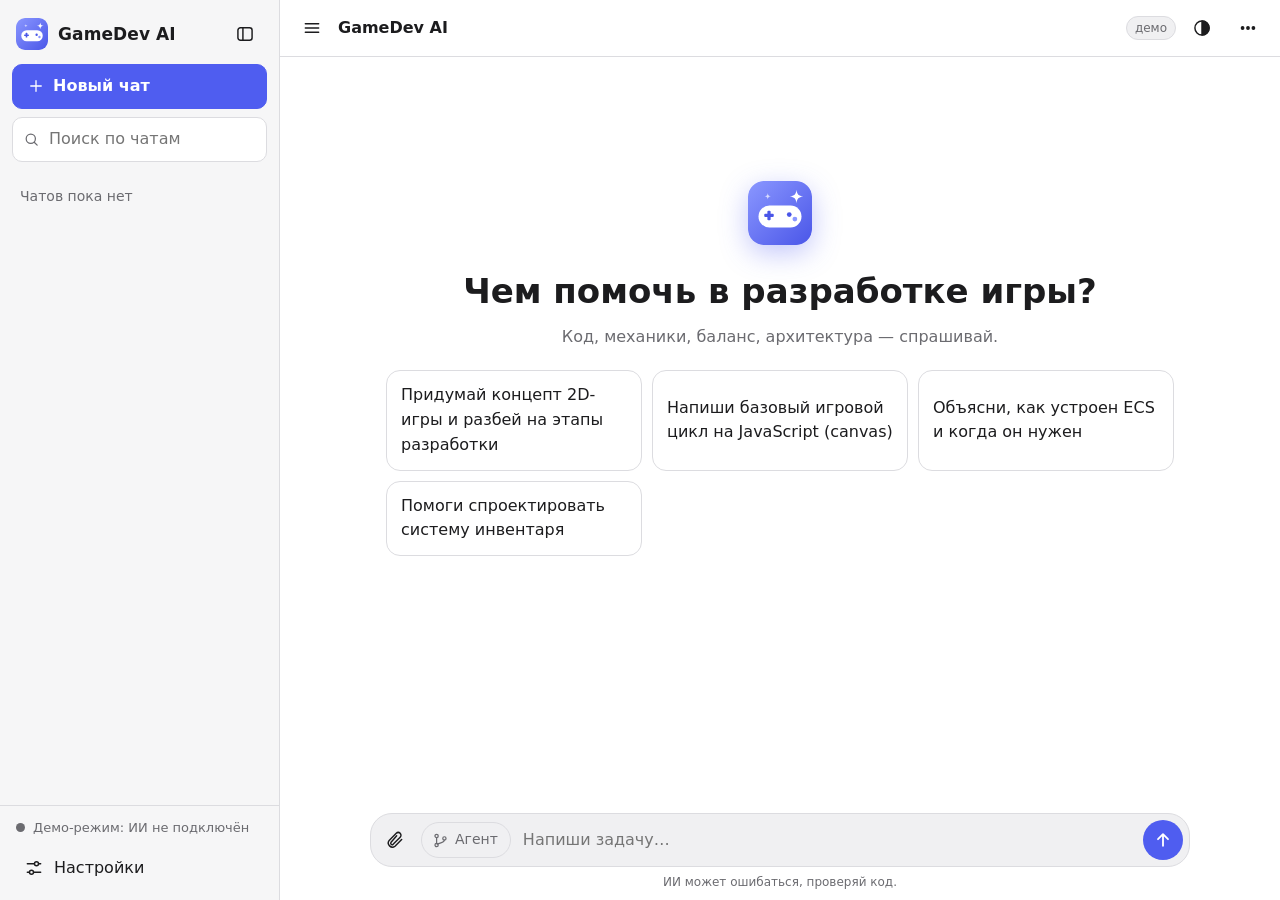
==== commit 865e2980: "Агент кода: ИИ ищет, читает и правит код в GitHub и открывает pull request - backend/github_client.p" ====
--- a/frontend/index.html
+++ b/frontend/index.html
@@ -13,7 +13,7 @@
   <link rel="icon" type="image/png" sizes="32x32" href="icons/favicon-32.png">
   <link rel="apple-touch-icon" href="icons/apple-touch-icon.png">
   <link rel="manifest" href="manifest.webmanifest">
-  <link rel="stylesheet" href="style.css?v=4">
+  <link rel="stylesheet" href="style.css?v=5">
 </head>
 <body>
   <!-- Набор иконок: единый стиль (линия 1.75, скруглённые концы). Использование: <svg class="i"><use href="#i-имя"/></svg> -->
@@ -43,6 +43,7 @@
       <symbol id="i-server" viewBox="0 0 24 24"><rect x="3.5" y="4" width="17" height="7" rx="2.2"/><rect x="3.5" y="13" width="17" height="7" rx="2.2"/><path d="M7.5 7.5h.01M7.5 16.5h.01"/></symbol>
       <symbol id="i-chat" viewBox="0 0 24 24"><path d="M5 5.5h14a1.5 1.5 0 0 1 1.5 1.5v8.5A1.5 1.5 0 0 1 19 17H11l-4.5 3.5V17H5a1.5 1.5 0 0 1-1.5-1.5V7A1.5 1.5 0 0 1 5 5.5z"/></symbol>
       <symbol id="i-spark" viewBox="0 0 24 24"><path d="M12 3c.6 4.6 1.9 6 6.5 6.5C13.9 10 12.6 11.4 12 16c-.6-4.6-1.9-6-6.5-6.5C10.1 9 11.4 7.6 12 3z"/><path d="M18.5 15c.3 2 .9 2.6 2.8 2.9-1.9.3-2.5.9-2.8 2.9-.3-2-.9-2.6-2.8-2.9 1.9-.3 2.5-.9 2.8-2.9z"/></symbol>
+      <symbol id="i-agent" viewBox="0 0 24 24"><circle cx="6.5" cy="5.5" r="2.3"/><circle cx="6.5" cy="18.5" r="2.3"/><circle cx="17.5" cy="9" r="2.3"/><path d="M6.5 7.8v8.4M17.5 11.3c0 4.2-6.2 3.2-10.2 6"/></symbol>
       <symbol id="i-alert" viewBox="0 0 24 24"><path d="M12 4.5L2.8 19.5h18.4L12 4.5zM12 10v4.5M12 17.2h.01"/></symbol>
     </defs>
   </svg>
@@ -88,10 +89,11 @@
         <form class="composer" id="composer" autocomplete="off">
           <label class="icon-btn" for="fileInput" title="Прикрепить файл" aria-label="Прикрепить файл"><svg class="i"><use href="#i-clip"/></svg></label>
           <input type="file" id="fileInput" multiple hidden>
+          <button class="agent-toggle" id="agentBtn" type="button" aria-pressed="false" title="Режим агента: правит код в GitHub и открывает pull request"><svg class="i"><use href="#i-agent"/></svg><span>Агент</span></button>
           <textarea id="input" rows="1" placeholder="Напиши задачу…" aria-label="Сообщение"></textarea>
           <button class="send" id="sendBtn" type="submit" aria-label="Отправить"><svg class="i"><use href="#i-up"/></svg></button>
         </form>
-        <div class="hint">ИИ может ошибаться, проверяй код.</div>
+        <div class="hint" id="hint">ИИ может ошибаться, проверяй код.</div>
       </footer>
     </main>
   </div>
@@ -180,6 +182,7 @@
           <div class="row">
             <button class="btn danger" type="button" id="clearAll"><svg class="i"><use href="#i-trash"/></svg><span>Удалить все чаты</span></button>
           </div>
+          <p class="muted" id="ghStatus"></p>
           <p class="muted" id="appVersion"></p>
         </section>
       </div>
@@ -193,7 +196,7 @@
 
   <div class="toast hidden" id="toast" role="status"></div>
 
-  <script src="providers.js?v=4"></script>
-  <script src="script.js?v=4"></script>
+  <script src="providers.js?v=5"></script>
+  <script src="script.js?v=5"></script>
 </body>
 </html>
--- a/frontend/style.css
+++ b/frontend/style.css
@@ -350,3 +350,31 @@
   .modal { padding: 0; align-items: end; }
   .modal-card { width: 100%; max-height: 92dvh; border-radius: 20px 20px 0 0; border-bottom: 0; }
 }
+
+/* v5: режим «Агент» */
+.btn.small { min-height: 34px; padding: 0 12px; font-size: 13.5px; }
+.btn.small .i { width: 15px; height: 15px; }
+.agent-toggle {
+  display: inline-flex; align-items: center; gap: 6px; align-self: center; flex-shrink: 0;
+  min-height: 36px; padding: 0 12px 0 10px; margin: 0 2px; border-radius: 999px;
+  border: 1px solid var(--border); background: transparent; color: var(--muted); font-size: 14px;
+}
+.agent-toggle .i { width: 17px; height: 17px; }
+.agent-toggle:hover { background: var(--bg-hover); color: var(--text); }
+.agent-toggle.on { background: var(--accent); border-color: var(--accent); color: var(--accent-text); font-weight: 600; }
+@media (max-width: 420px) { .agent-toggle span { display: none; } .agent-toggle { padding: 0 10px; } }
+.agent-card { border: 1px solid var(--border); border-radius: var(--radius); padding: 12px 14px; background: var(--bg-elev); }
+.agent-head { display: flex; align-items: center; gap: 8px; }
+.agent-head .i { width: 18px; height: 18px; color: var(--accent); }
+.agent-head strong { flex: 1; min-width: 0; }
+.agent-pct { color: var(--muted); font-size: 13px; font-variant-numeric: tabular-nums; }
+.agent-bar { height: 6px; margin: 10px 0 8px; border-radius: 999px; background: var(--border); overflow: hidden; }
+.agent-bar i { display: block; height: 100%; border-radius: inherit; background: var(--accent); transition: width .4s ease; }
+.agent-log { list-style: none; margin: 0; padding: 0; font-size: 14px; color: var(--muted); }
+.agent-log li { padding: 3px 0 3px 16px; position: relative; }
+.agent-log li::before { content: ''; position: absolute; left: 3px; top: 11px; width: 6px; height: 6px; border-radius: 50%; background: var(--border); }
+.agent-log li.now { color: var(--text); }
+.agent-log li.now::before { background: var(--accent); animation: pulse 1.2s infinite; }
+.agent-log li.warn { color: var(--danger); }
+.agent-note { margin: 0 0 6px; font-size: 13px; color: var(--muted); }
+.msg .body .btn.small { margin-top: 10px; }
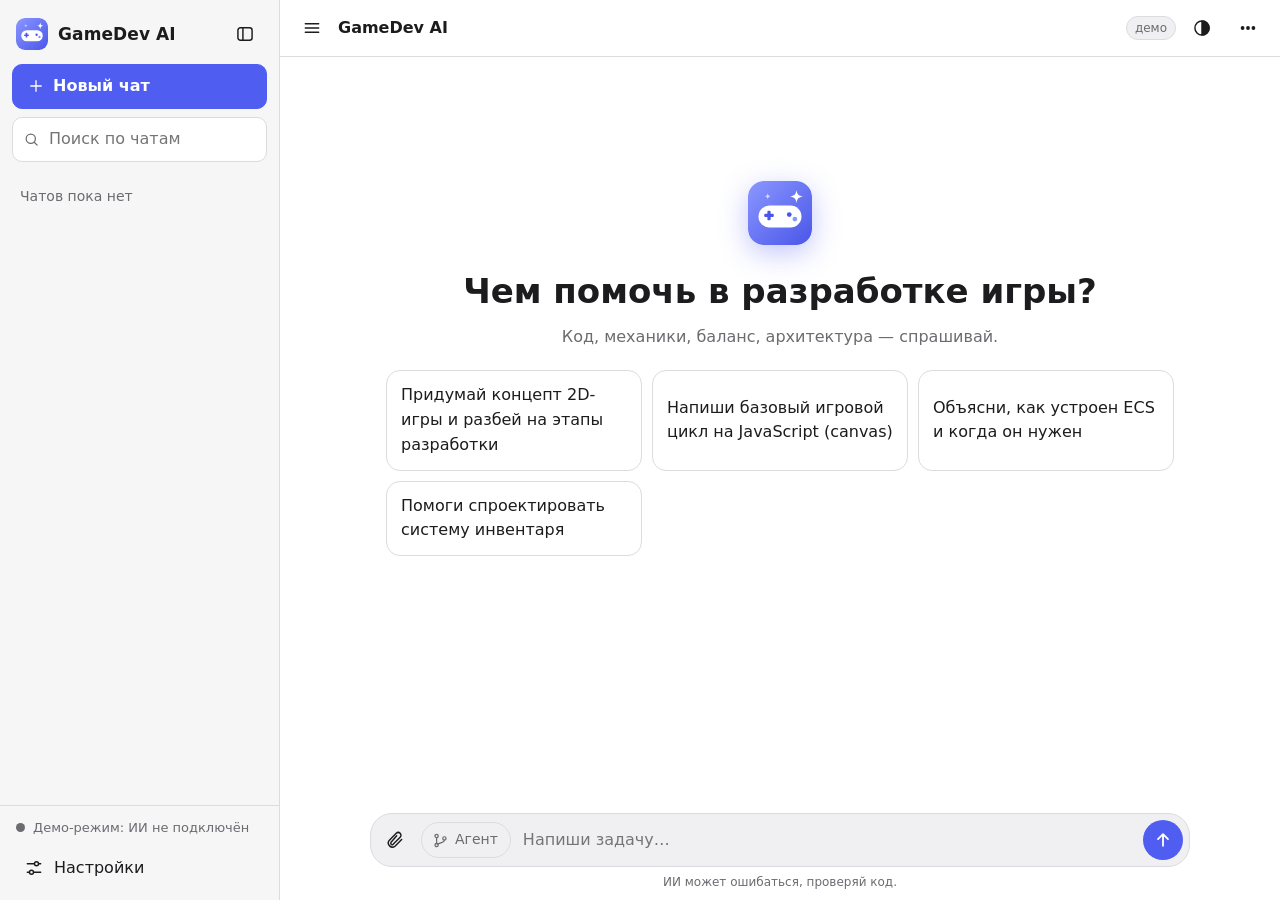
==== commit dfa8dcf7: "Вход по почте, лимиты, вопросы агента и режим «Проект» без GitHub (v0.4.0) - Вход по почте: код из 6" ====
--- a/frontend/index.html
+++ b/frontend/index.html
@@ -13,7 +13,7 @@
   <link rel="icon" type="image/png" sizes="32x32" href="icons/favicon-32.png">
   <link rel="apple-touch-icon" href="icons/apple-touch-icon.png">
   <link rel="manifest" href="manifest.webmanifest">
-  <link rel="stylesheet" href="style.css?v=5">
+  <link rel="stylesheet" href="style.css?v=6">
 </head>
 <body>
   <!-- Набор иконок: единый стиль (линия 1.75, скруглённые концы). Использование: <svg class="i"><use href="#i-имя"/></svg> -->
@@ -44,6 +44,7 @@
       <symbol id="i-chat" viewBox="0 0 24 24"><path d="M5 5.5h14a1.5 1.5 0 0 1 1.5 1.5v8.5A1.5 1.5 0 0 1 19 17H11l-4.5 3.5V17H5a1.5 1.5 0 0 1-1.5-1.5V7A1.5 1.5 0 0 1 5 5.5z"/></symbol>
       <symbol id="i-spark" viewBox="0 0 24 24"><path d="M12 3c.6 4.6 1.9 6 6.5 6.5C13.9 10 12.6 11.4 12 16c-.6-4.6-1.9-6-6.5-6.5C10.1 9 11.4 7.6 12 3z"/><path d="M18.5 15c.3 2 .9 2.6 2.8 2.9-1.9.3-2.5.9-2.8 2.9-.3-2-.9-2.6-2.8-2.9 1.9-.3 2.5-.9 2.8-2.9z"/></symbol>
       <symbol id="i-agent" viewBox="0 0 24 24"><circle cx="6.5" cy="5.5" r="2.3"/><circle cx="6.5" cy="18.5" r="2.3"/><circle cx="17.5" cy="9" r="2.3"/><path d="M6.5 7.8v8.4M17.5 11.3c0 4.2-6.2 3.2-10.2 6"/></symbol>
+      <symbol id="i-play" viewBox="0 0 24 24"><path d="M8 5.5v13l10.5-6.5z"/></symbol>
       <symbol id="i-alert" viewBox="0 0 24 24"><path d="M12 4.5L2.8 19.5h18.4L12 4.5zM12 10v4.5M12 17.2h.01"/></symbol>
     </defs>
   </svg>
@@ -86,10 +87,17 @@
 
       <footer class="composer-wrap">
         <div class="chips" id="chips"></div>
+        <div class="agent-opts hidden" id="agentOpts">
+          <div class="seg" role="group" aria-label="Куда агент сохраняет результат">
+            <button type="button" data-target="project" aria-pressed="true" title="Файлы хранятся на сервере: потом их можно открыть и скачать .zip. GitHub не нужен">Проект</button>
+            <button type="button" data-target="github" aria-pressed="false" title="Правки уходят в pull request в твоём репозитории GitHub">GitHub</button>
+          </div>
+          <label class="check-inline" title="Если агент не понял задачу, он задаст вопрос и подождёт твой ответ"><input type="checkbox" id="agentAsk"><span>Задавать вопросы</span></label>
+        </div>
         <form class="composer" id="composer" autocomplete="off">
           <label class="icon-btn" for="fileInput" title="Прикрепить файл" aria-label="Прикрепить файл"><svg class="i"><use href="#i-clip"/></svg></label>
           <input type="file" id="fileInput" multiple hidden>
-          <button class="agent-toggle" id="agentBtn" type="button" aria-pressed="false" title="Режим агента: правит код в GitHub и открывает pull request"><svg class="i"><use href="#i-agent"/></svg><span>Агент</span></button>
+          <button class="agent-toggle" id="agentBtn" type="button" aria-pressed="false" title="Режим агента: создаёт и правит файлы проекта (на сервере или в GitHub)"><svg class="i"><use href="#i-agent"/></svg><span>Агент</span></button>
           <textarea id="input" rows="1" placeholder="Напиши задачу…" aria-label="Сообщение"></textarea>
           <button class="send" id="sendBtn" type="submit" aria-label="Отправить"><svg class="i"><use href="#i-up"/></svg></button>
         </form>
@@ -109,6 +117,7 @@
       </div>
       <div class="tabs" id="settingsTabs" role="tablist">
         <button type="button" role="tab" data-tab="conn" class="on">Подключение</button>
+        <button type="button" role="tab" data-tab="limits">Лимиты</button>
         <button type="button" role="tab" data-tab="chat">Ответы</button>
         <button type="button" role="tab" data-tab="look">Вид</button>
         <button type="button" role="tab" data-tab="data">Данные</button>
@@ -134,10 +143,32 @@
           <label data-for="backend">Адрес своего сервера
             <input id="sBackend" type="url" autocapitalize="off" placeholder="https://…onrender.com">
           </label>
-          <label data-for="backend">Токен доступа (API_TOKEN)
-            <input id="sToken" type="password" autocapitalize="off" autocomplete="off" spellcheck="false" placeholder="из Render → Environment">
-            <span class="muted">Хранится только в этом браузере.</span>
-          </label>
+          <div class="auth-box" data-for="backend">
+            <div class="box-title">Вход по почте</div>
+            <div id="authOut" class="hidden">
+              <p class="who">Вы вошли как <b id="authWho"></b></p>
+              <div class="row"><button class="btn" type="button" id="mailLogout">Выйти</button></div>
+            </div>
+            <div id="authIn">
+              <label>Твоя почта
+                <input id="sEmail" type="email" inputmode="email" autocapitalize="off" autocomplete="email" spellcheck="false" placeholder="you@gmail.com">
+              </label>
+              <div class="row"><button class="btn" type="button" id="mailSend"><span>Получить код</span></button></div>
+              <label id="codeRow" class="hidden">Код из письма (6 цифр)
+                <input id="sCode" type="text" inputmode="numeric" autocomplete="one-time-code" maxlength="6" placeholder="123456">
+              </label>
+              <div class="row hidden" id="codeBtns"><button class="btn primary" type="button" id="mailVerify">Войти</button></div>
+            </div>
+            <p class="muted" id="authHint"></p>
+            <div class="muted result" id="authMsg" role="status"></div>
+          </div>
+          <details class="fallback" id="tokenBox" data-for="backend">
+            <summary>Запасной способ: токен доступа</summary>
+            <label>Токен (API_TOKEN из Render → Environment)
+              <input id="sToken" type="password" autocapitalize="off" autocomplete="off" spellcheck="false" placeholder="вставь токен">
+              <span class="muted">Хранится только в этом браузере. Если вошёл по почте, здесь будет токен сессии (его можно не трогать).</span>
+            </label>
+          </details>
           <label data-for="anthropic openai backend">Модель
             <input id="sModel" type="text" autocapitalize="off" spellcheck="false" placeholder="по умолчанию">
           </label>
@@ -145,6 +176,14 @@
             <button class="btn" type="button" id="testBackend"><svg class="i"><use href="#i-server"/></svg><span>Проверить связь</span></button>
           </div>
           <div class="result muted" id="testResult"></div>
+        </section>
+
+        <section data-tab="limits" class="hidden">
+          <div class="row">
+            <p class="muted lim-intro">Сколько осталось у ИИ и когда сбросится. Цифры берутся из ответов самого сервиса, а расход считает твой сервер.</p>
+            <button class="btn small" type="button" id="limRefresh"><svg class="i"><use href="#i-refresh"/></svg><span>Обновить</span></button>
+          </div>
+          <div class="lim-body" id="limBody"></div>
         </section>
 
         <section data-tab="chat" class="hidden">
@@ -194,9 +233,23 @@
     </div>
   </div>
 
+  <div class="modal hidden" id="preview" role="dialog" aria-modal="true" aria-labelledby="previewTitle">
+    <div class="modal-card preview-card">
+      <div class="modal-head">
+        <h2 id="previewTitle">Предпросмотр</h2>
+        <div class="row">
+          <button class="icon-btn" id="previewReload" type="button" aria-label="Запустить заново" title="Запустить заново"><svg class="i"><use href="#i-refresh"/></svg></button>
+          <button class="icon-btn" id="closePreview" type="button" aria-label="Закрыть"><svg class="i"><use href="#i-x"/></svg></button>
+        </div>
+      </div>
+      <iframe id="previewFrame" sandbox="allow-scripts" title="Предпросмотр проекта"></iframe>
+      <p class="muted preview-note">Это песочница: игра не видит твои чаты, ключи и сервер. Нажми на неё, чтобы управлять с клавиатуры.</p>
+    </div>
+  </div>
+
   <div class="toast hidden" id="toast" role="status"></div>
 
-  <script src="providers.js?v=5"></script>
-  <script src="script.js?v=5"></script>
+  <script src="providers.js?v=6"></script>
+  <script src="script.js?v=6"></script>
 </body>
 </html>
--- a/frontend/style.css
+++ b/frontend/style.css
@@ -378,3 +378,59 @@
 .agent-log li.warn { color: var(--danger); }
 .agent-note { margin: 0 0 6px; font-size: 13px; color: var(--muted); }
 .msg .body .btn.small { margin-top: 10px; }
+
+/* v6: вход по почте, лимиты, вопросы агента, проект на сервере */
+.box-title { font-weight: 600; color: var(--text); font-size: 15px; }
+.auth-box { display: grid; gap: 10px; padding: 12px 14px; border: 1px solid var(--border); border-radius: 12px; background: var(--bg-elev); }
+.auth-box input { background: var(--bg); }
+.auth-box .who { margin: 0; overflow-wrap: anywhere; }
+.auth-box .muted:empty { display: none; }
+.bad { color: var(--danger); }
+details.fallback { border: 1px solid var(--border); border-radius: 12px; padding: 8px 14px; }
+details.fallback summary { cursor: pointer; color: var(--muted); font-size: 14px; min-height: 30px; display: flex; align-items: center; }
+details.fallback[open] summary { margin-bottom: 10px; }
+
+.lim-intro { flex: 1; min-width: 180px; margin: 0; }
+.lim-body { display: grid; gap: 12px; }
+.lim-card { display: grid; gap: 10px; padding: 12px 14px; border: 1px solid var(--border); border-radius: 12px; background: var(--bg-elev); }
+.lim-card p { margin: 0; }
+.lim-title { display: flex; justify-content: space-between; align-items: baseline; gap: 4px 10px; flex-wrap: wrap; }
+.lim-top { display: flex; justify-content: space-between; gap: 10px; font-size: 14.5px; font-variant-numeric: tabular-nums; }
+.meter { height: 8px; margin: 6px 0 4px; border-radius: 999px; background: var(--border); overflow: hidden; }
+.meter i { display: block; height: 100%; border-radius: inherit; background: var(--accent); transition: width .4s ease; }
+.meter.low i { background: var(--danger); }
+.lim-sub { font-size: 13px; color: var(--muted); font-variant-numeric: tabular-nums; }
+.lim-warn { font-size: 13.5px; color: var(--danger); }
+.lim-days { display: grid; gap: 2px; margin-top: 6px; font-size: 13px; color: var(--muted); font-variant-numeric: tabular-nums; }
+.lim-card summary { cursor: pointer; }
+
+.agent-opts { display: flex; flex-wrap: wrap; align-items: center; gap: 6px 14px; max-width: 820px; margin: 0 auto 6px; padding: 0 4px; font-size: 13.5px; color: var(--muted); }
+.seg { display: inline-flex; border: 1px solid var(--border); border-radius: 999px; overflow: hidden; }
+.seg button { border: 0; background: transparent; color: var(--muted); min-height: 34px; padding: 0 16px; font-size: 13.5px; }
+.seg button.on { background: var(--accent); color: var(--accent-text); font-weight: 600; }
+.check-inline { display: inline-flex; align-items: center; gap: 8px; min-height: 34px; cursor: pointer; }
+.check-inline input { width: 18px; height: 18px; margin: 0; accent-color: var(--accent); }
+
+.agent-card.asking { border-color: var(--accent); }
+.agent-ask { display: grid; gap: 10px; margin: 4px 0 10px; padding: 12px; border-radius: 12px; background: var(--bg); border: 1px solid var(--accent); }
+.ask-q { margin: 0; font-weight: 600; overflow-wrap: anywhere; }
+.opts { display: flex; flex-wrap: wrap; gap: 8px; }
+.opt { min-height: 40px; padding: 6px 14px; border-radius: 12px; border: 1px solid var(--border); background: var(--bg-elev); color: var(--text); text-align: left; }
+.opt:hover:not(:disabled) { border-color: var(--accent); }
+.opt:disabled, .ask-in:disabled { opacity: .55; }
+.ask-row { display: flex; gap: 8px; }
+.ask-in { flex: 1; min-width: 0; min-height: 40px; padding: 0 12px; border-radius: 10px; border: 1px solid var(--border); background: var(--bg-elev); font-size: 16px; outline: none; }
+.ask-in:focus { border-color: var(--accent); }
+.msg .body .agent-ask .btn.small { margin-top: 0; }
+.agent-ask .btn.auto { justify-self: start; }
+.agent-actions { display: flex; flex-wrap: wrap; gap: 8px; margin-top: 10px; }
+.msg .body .agent-actions .btn.small { margin-top: 0; }
+
+.preview-card { width: min(1000px, 100%); height: calc(100dvh - 24px); }
+.preview-card iframe { flex: 1; min-height: 0; width: 100%; border: 0; background: #fff; }
+.preview-note { margin: 0; padding: 8px 16px calc(8px + env(safe-area-inset-bottom)); border-top: 1px solid var(--border); }
+@media (max-width: 800px) { .preview-card { height: 94dvh; } }
+
+/* колонки grid не должны распирать карточки на узких экранах */
+.agent-ask, .lim-card, .auth-box { grid-template-columns: minmax(0, 1fr); }
+.ask-row { min-width: 0; }
